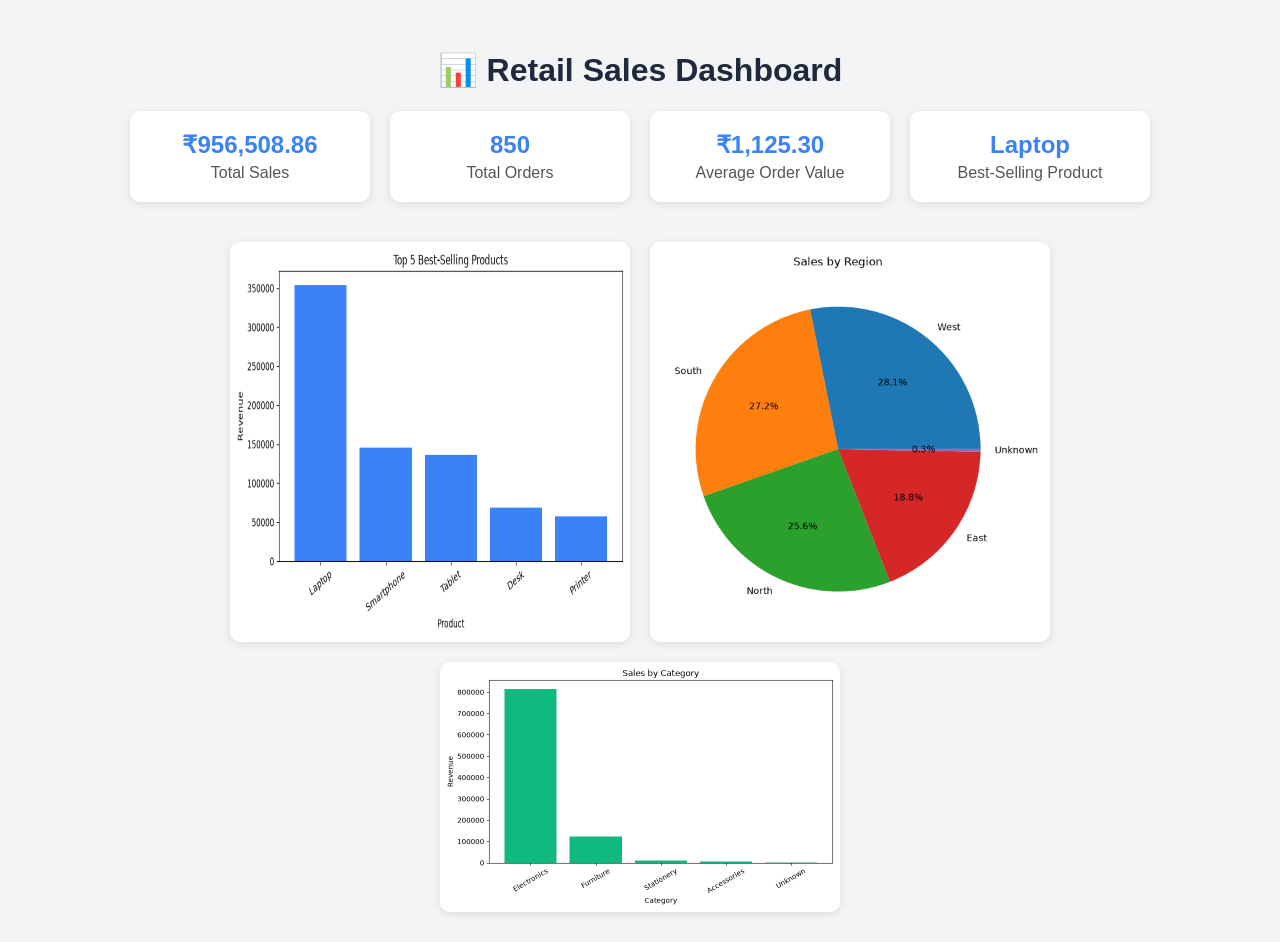
==== project2-phase2/dashboard/index.html @ 67a2d751 "Add Project 2 Phase 2 - Multi-Agent Retail Data Pipeline" ====
<!DOCTYPE html>
<html lang="en">
<head>
<meta charset="UTF-8">
<title>Retail Sales Dashboard</title>
<style>
    body {
        font-family: Arial, sans-serif;
        background-color: #f3f4f6;
        margin: 0;
        padding: 30px;
    }
    h1 {
        text-align: center;
        color: #1e293b;
    }
    .cards {
        display: flex;
        justify-content: center;
        gap: 20px;
        flex-wrap: wrap;
        margin-bottom: 40px;
    }
    .card {
        background: white;
        border-radius: 10px;
        padding: 20px 30px;
        box-shadow: 0 2px 8px rgba(0,0,0,0.1);
        text-align: center;
        min-width: 180px;
    }
    .card h2 {
        margin: 0;
        color: #3b82f6;
        font-size: 24px;
    }
    .card p {
        margin: 5px 0 0;
        color: #555;
    }
    .charts {
        display: flex;
        justify-content: center;
        gap: 20px;
        flex-wrap: wrap;
    }
    .charts img {
        width: 400px;
        border-radius: 10px;
        box-shadow: 0 2px 8px rgba(0,0,0,0.1);
    }
</style>
</head>
<body>

<h1>📊 Retail Sales Dashboard</h1>

<div class="cards">
    <div class="card">
        <h2>₹956,508.86</h2>
        <p>Total Sales</p>
    </div>
    <div class="card">
        <h2>850</h2>
        <p>Total Orders</p>
    </div>
    <div class="card">
        <h2>₹1,125.30</h2>
        <p>Average Order Value</p>
    </div>
    <div class="card">
        <h2>Laptop</h2>
        <p>Best-Selling Product</p>
    </div>
</div>

<div class="charts">
    <img src="../assets/top_products.png" alt="Top Products">
    <img src="../assets/sales_by_region.png" alt="Sales by Region">
    <img src="../assets/sales_by_category.png" alt="Sales by Category">
</div>

</body>
</html>
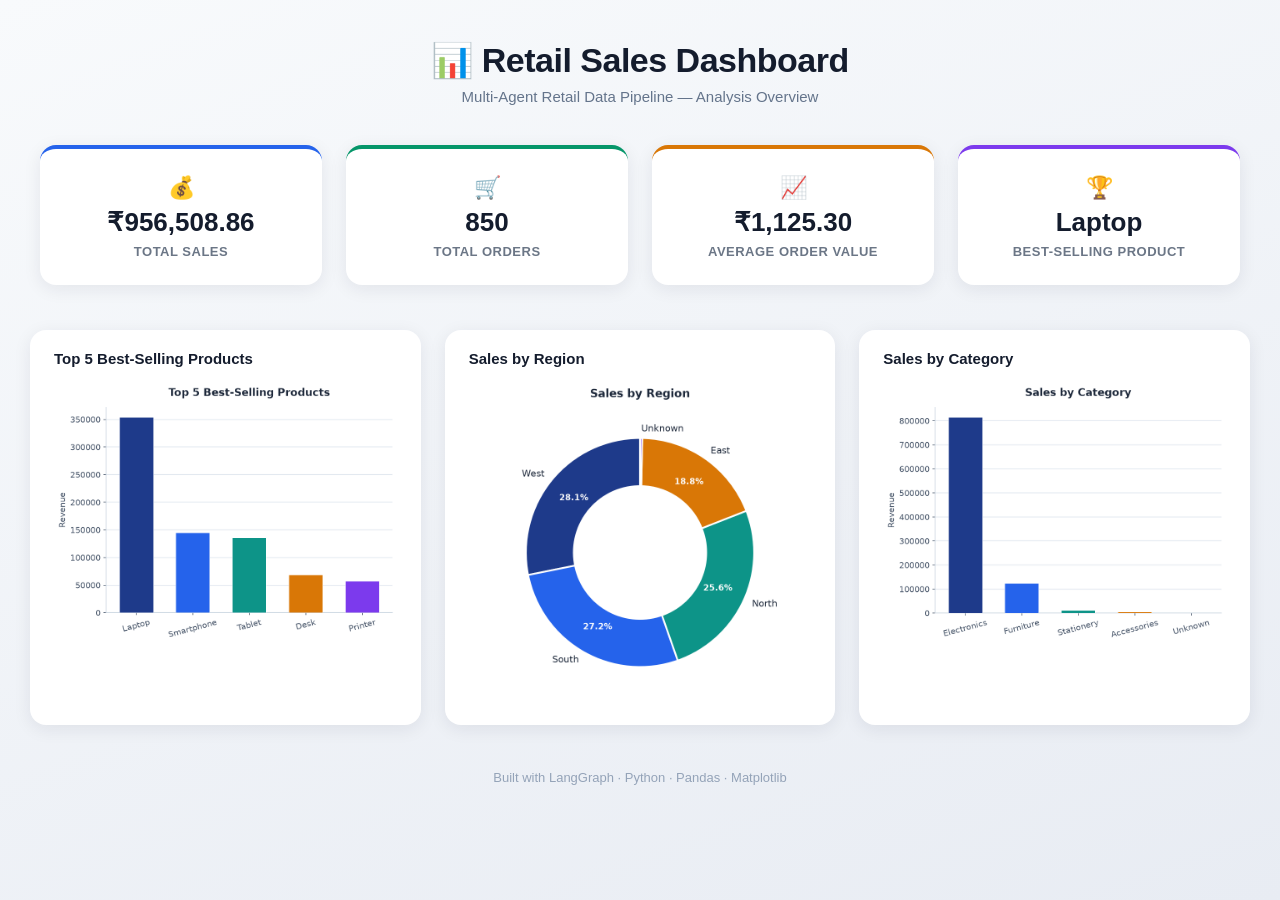
==== commit 493dd84d: "Update dashboard design and chart colors" ====
--- a/project2-phase2/dashboard/index.html
+++ b/project2-phase2/dashboard/index.html
@@ -4,81 +4,177 @@
 <meta charset="UTF-8">
 <title>Retail Sales Dashboard</title>
 <style>
+    * {
+        box-sizing: border-box;
+    }
+
     body {
-        font-family: Arial, sans-serif;
-        background-color: #f3f4f6;
+        font-family: 'Segoe UI', Arial, sans-serif;
+        background: linear-gradient(160deg, #f8fafc 0%, #e8ecf3 100%);
         margin: 0;
-        padding: 30px;
+        padding: 40px 30px;
+        min-height: 100vh;
     }
-    h1 {
+
+    .header {
         text-align: center;
-        color: #1e293b;
+        margin-bottom: 40px;
     }
+
+    .header h1 {
+        color: #141c2d;
+        font-size: 34px;
+        margin: 0;
+        letter-spacing: -0.5px;
+    }
+
+    .header p {
+        color: #64748b;
+        font-size: 15px;
+        margin-top: 8px;
+    }
+
     .cards {
         display: flex;
         justify-content: center;
-        gap: 20px;
+        gap: 24px;
         flex-wrap: wrap;
-        margin-bottom: 40px;
+        margin-bottom: 45px;
+        max-width: 1200px;
+        margin-left: auto;
+        margin-right: auto;
     }
+
     .card {
-        background: white;
-        border-radius: 10px;
-        padding: 20px 30px;
-        box-shadow: 0 2px 8px rgba(0,0,0,0.1);
+        background: #ffffff;
+        border-radius: 16px;
+        padding: 26px 34px;
+        box-shadow: 0 4px 18px rgba(20, 28, 45, 0.08);
         text-align: center;
-        min-width: 180px;
+        min-width: 210px;
+        flex: 1;
+        border-top: 4px solid var(--accent, #2563eb);
+        transition: transform 0.15s ease;
     }
+
+    .card:hover {
+        transform: translateY(-4px);
+    }
+
+    .card .icon {
+        font-size: 22px;
+        margin-bottom: 6px;
+    }
+
     .card h2 {
-        margin: 0;
-        color: #3b82f6;
-        font-size: 24px;
+        margin: 4px 0 0;
+        color: #141c2d;
+        font-size: 26px;
+        font-weight: 700;
     }
+
     .card p {
-        margin: 5px 0 0;
-        color: #555;
+        margin: 6px 0 0;
+        color: #6b7686;
+        font-size: 13px;
+        text-transform: uppercase;
+        letter-spacing: 0.5px;
+        font-weight: 600;
     }
+
+    .card.sales { --accent: #2563eb; }
+    .card.orders { --accent: #059669; }
+    .card.avg { --accent: #d97706; }
+    .card.top { --accent: #7c3aed; }
+
     .charts {
         display: flex;
         justify-content: center;
-        gap: 20px;
+        gap: 24px;
         flex-wrap: wrap;
+        max-width: 1300px;
+        margin: 0 auto;
     }
-    .charts img {
-        width: 400px;
+
+    .chart-card {
+        background: #ffffff;
+        border-radius: 16px;
+        padding: 20px;
+        box-shadow: 0 4px 18px rgba(20, 28, 45, 0.08);
+        flex: 1;
+        min-width: 340px;
+        max-width: 420px;
+    }
+
+    .chart-card h3 {
+        color: #141c2d;
+        font-size: 15px;
+        margin: 0 0 12px 4px;
+        font-weight: 600;
+    }
+
+    .chart-card img {
+        width: 100%;
         border-radius: 10px;
-        box-shadow: 0 2px 8px rgba(0,0,0,0.1);
+        display: block;
+    }
+
+    .footer {
+        text-align: center;
+        margin-top: 45px;
+        color: #94a3b8;
+        font-size: 13px;
     }
 </style>
 </head>
 <body>
 
-<h1>📊 Retail Sales Dashboard</h1>
+<div class="header">
+    <h1>📊 Retail Sales Dashboard</h1>
+    <p>Multi-Agent Retail Data Pipeline — Analysis Overview</p>
+</div>
 
 <div class="cards">
-    <div class="card">
+    <div class="card sales">
+        <div class="icon">💰</div>
         <h2>₹956,508.86</h2>
         <p>Total Sales</p>
     </div>
-    <div class="card">
+    <div class="card orders">
+        <div class="icon">🛒</div>
         <h2>850</h2>
         <p>Total Orders</p>
     </div>
-    <div class="card">
+    <div class="card avg">
+        <div class="icon">📈</div>
         <h2>₹1,125.30</h2>
         <p>Average Order Value</p>
     </div>
-    <div class="card">
+    <div class="card top">
+        <div class="icon">🏆</div>
         <h2>Laptop</h2>
         <p>Best-Selling Product</p>
     </div>
 </div>
 
 <div class="charts">
-    <img src="../assets/top_products.png" alt="Top Products">
-    <img src="../assets/sales_by_region.png" alt="Sales by Region">
-    <img src="../assets/sales_by_category.png" alt="Sales by Category">
+    <div class="chart-card">
+        <h3>Top 5 Best-Selling Products</h3>
+        <img src="../assets/top_products.png" alt="Top Products">
+    </div>
+    <div class="chart-card">
+        <h3>Sales by Region</h3>
+        <img src="../assets/sales_by_region.png" alt="Sales by Region">
+    </div>
+    <div class="chart-card">
+        <h3>Sales by Category</h3>
+        <img src="../assets/sales_by_category.png" alt="Sales by Category">
+    </div>
+</div>
+
+<div class="footer">
+    Built with LangGraph &middot; Python &middot; Pandas &middot; Matplotlib
 </div>
 
 </body>
-</html>+</html>
